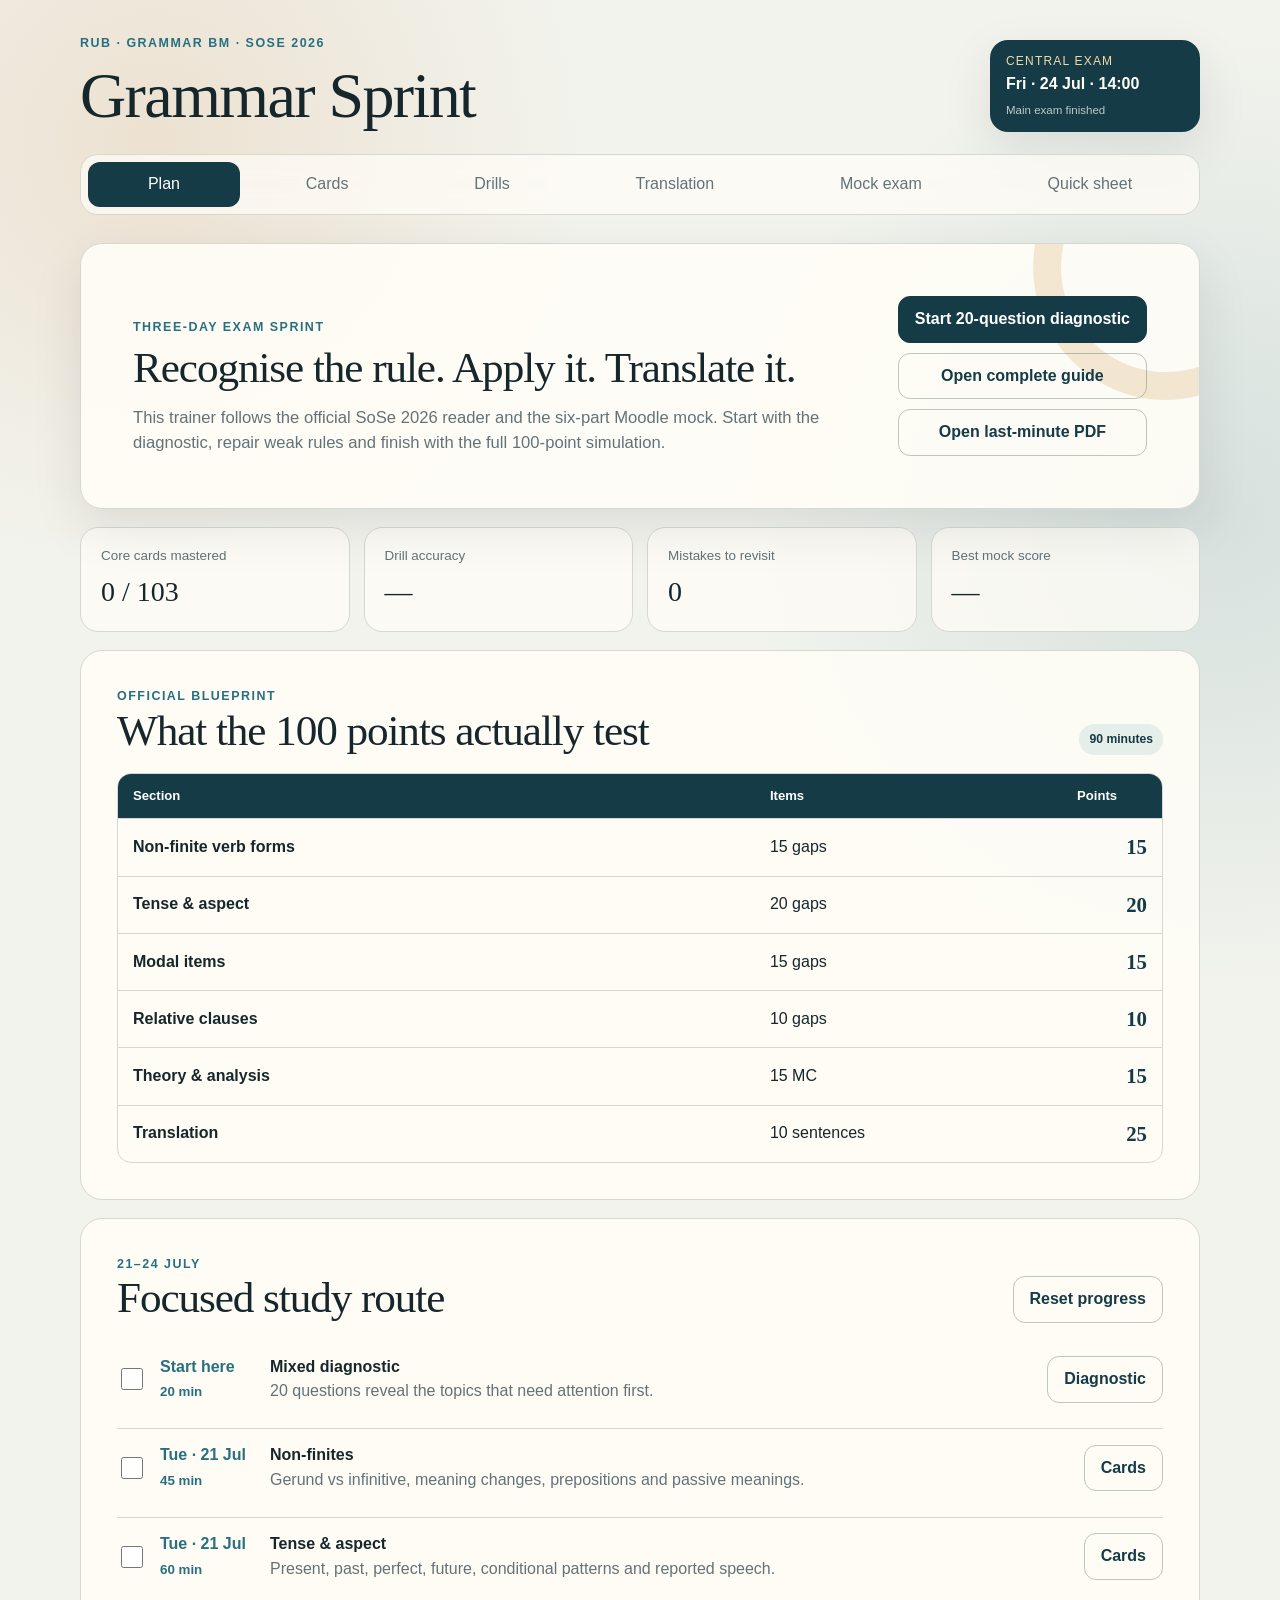
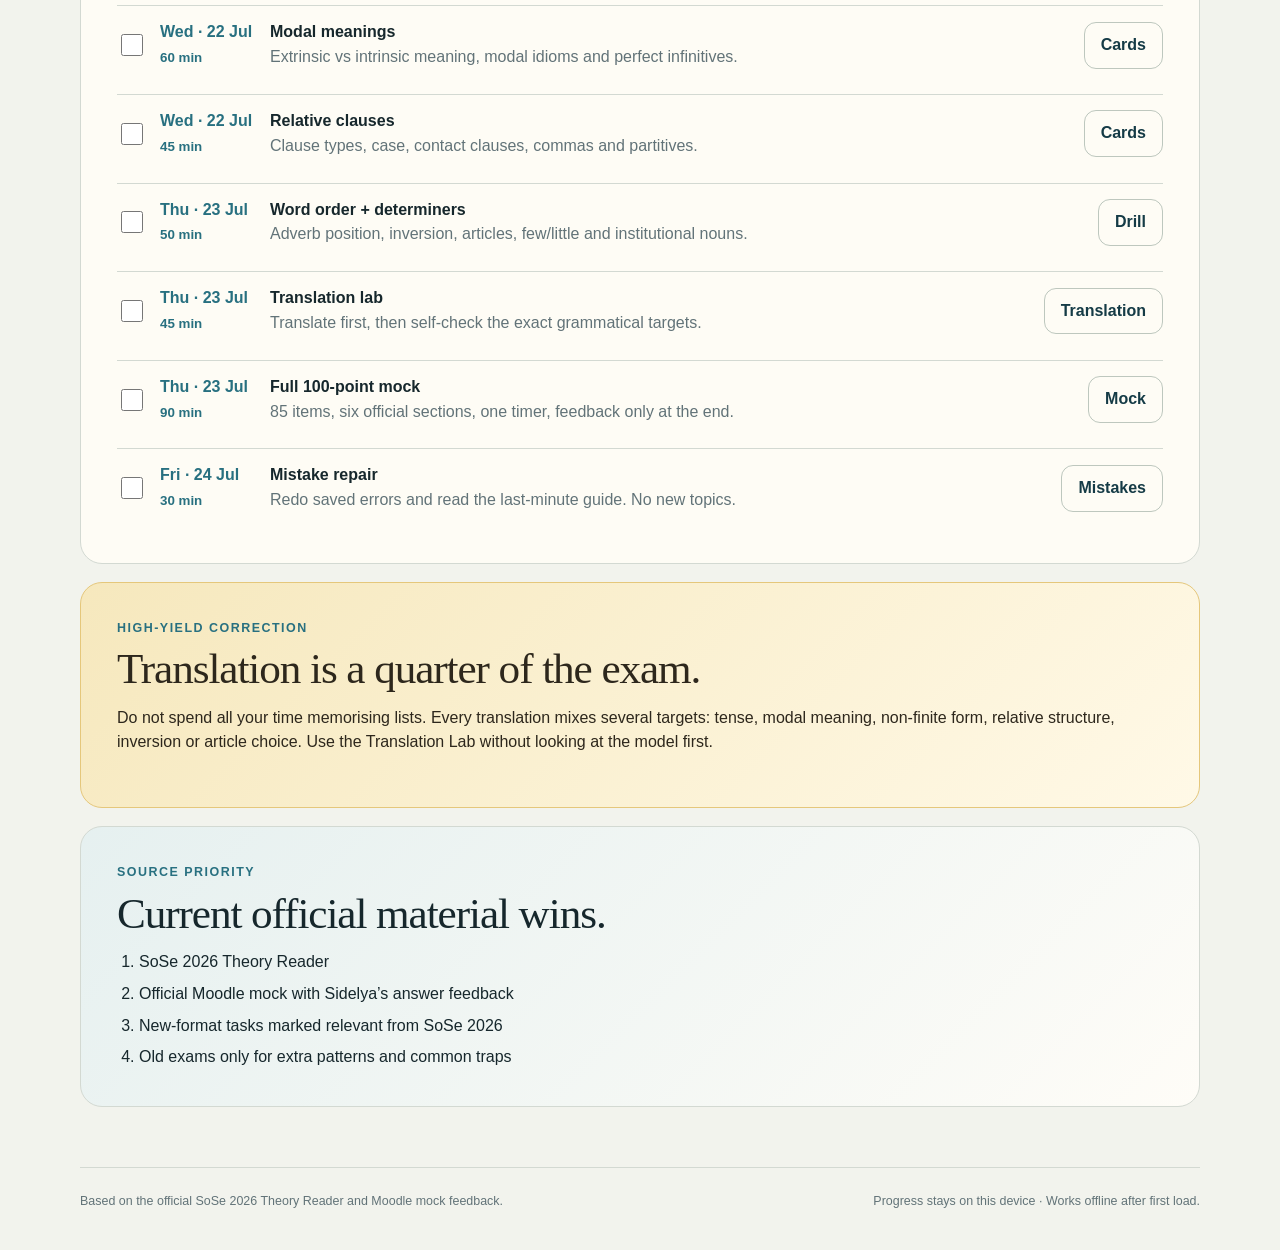
==== index.html @ eabb6127 "Launch Grammar Sprint study platform" ====
<!doctype html>
<html lang="en">
<head>
  <meta charset="utf-8">
  <meta name="viewport" content="width=device-width, initial-scale=1, viewport-fit=cover">
  <meta name="theme-color" content="#153b46">
  <meta name="color-scheme" content="light">
  <meta name="apple-mobile-web-app-capable" content="yes">
  <meta name="apple-mobile-web-app-status-bar-style" content="black-translucent">
  <meta name="apple-mobile-web-app-title" content="Grammar Sprint">
  <meta name="description" content="RUB Grammar BM exam trainer for Sommersemester 2026">
  <title>Grammar Sprint · RUB Grammar BM</title>
  <link rel="icon" href="icon.svg" type="image/svg+xml">
  <link rel="apple-touch-icon" href="apple-touch-icon.png">
  <link rel="manifest" href="manifest.webmanifest">
  <link rel="stylesheet" href="styles.css">
</head>
<body>
  <div class="app-shell">
    <header class="topbar">
      <div>
        <p class="eyebrow">RUB · Grammar BM · SoSe 2026</p>
        <h1>Grammar Sprint</h1>
      </div>
      <div class="exam-chip" aria-label="Exam date and countdown">
        <span>Central exam</span>
        <strong>Fri · 24 Jul · 14:00</strong>
        <small id="exam-countdown">Calculating…</small>
      </div>
    </header>

    <nav class="tabs" aria-label="Study sections">
      <button class="tab is-active" data-view="home">Plan</button>
      <button class="tab" data-view="cards">Cards</button>
      <button class="tab" data-view="practice">Drills</button>
      <button class="tab" data-view="translation">Translation</button>
      <button class="tab" data-view="exam">Mock exam</button>
      <button class="tab" data-view="sheet">Quick sheet</button>
    </nav>

    <main>
      <section id="view-home" class="view is-active" aria-labelledby="home-title">
        <div class="hero">
          <div>
            <p class="eyebrow">Three-day exam sprint</p>
            <h2 id="home-title">Recognise the rule. Apply it. Translate it.</h2>
            <p>This trainer follows the official SoSe 2026 reader and the six-part Moodle mock. Start with the diagnostic, repair weak rules and finish with the full 100-point simulation.</p>
          </div>
          <div class="hero-actions">
            <button id="start-diagnostic" class="button primary">Start 20-question diagnostic</button>
            <a class="button ghost button-link" href="Grammar%20BM%20-%20Complete%20Exam%20Guide.pdf" target="_blank" rel="noopener">Open complete guide</a>
            <a class="button ghost button-link" href="Grammar%20BM%20-%20Last-Minute%20Guide.pdf" target="_blank" rel="noopener">Open last-minute PDF</a>
          </div>
        </div>

        <div class="metrics" aria-label="Progress overview">
          <article class="metric"><span>Core cards mastered</span><strong id="metric-mastered">0 / 0</strong></article>
          <article class="metric"><span>Drill accuracy</span><strong id="metric-accuracy">—</strong></article>
          <article class="metric"><span>Mistakes to revisit</span><strong id="metric-mistakes">0</strong></article>
          <article class="metric"><span>Best mock score</span><strong id="metric-mock">—</strong></article>
        </div>

        <section class="section-block">
          <div class="section-heading">
            <div>
              <p class="eyebrow">Official blueprint</p>
              <h2>What the 100 points actually test</h2>
            </div>
            <span class="tag">90 minutes</span>
          </div>
          <div class="exam-map" role="table" aria-label="Official mock exam sections">
            <div class="exam-map-head" role="row"><span>Section</span><span>Items</span><span>Points</span></div>
            <div role="row"><b>Non-finite verb forms</b><span>15 gaps</span><strong>15</strong></div>
            <div role="row"><b>Tense &amp; aspect</b><span>20 gaps</span><strong>20</strong></div>
            <div role="row"><b>Modal items</b><span>15 gaps</span><strong>15</strong></div>
            <div role="row"><b>Relative clauses</b><span>10 gaps</span><strong>10</strong></div>
            <div role="row"><b>Theory &amp; analysis</b><span>15 MC</span><strong>15</strong></div>
            <div role="row"><b>Translation</b><span>10 sentences</span><strong>25</strong></div>
          </div>
        </section>

        <section class="section-block">
          <div class="section-heading">
            <div>
              <p class="eyebrow">21–24 July</p>
              <h2>Focused study route</h2>
            </div>
            <button id="reset-progress" class="button ghost">Reset progress</button>
          </div>
          <div id="study-plan" class="plan-list"></div>
        </section>

        <section class="section-block warning-block">
          <p class="eyebrow">High-yield correction</p>
          <h2>Translation is a quarter of the exam.</h2>
          <p>Do not spend all your time memorising lists. Every translation mixes several targets: tense, modal meaning, non-finite form, relative structure, inversion or article choice. Use the Translation Lab without looking at the model first.</p>
        </section>

        <section class="section-block source-block">
          <p class="eyebrow">Source priority</p>
          <h2>Current official material wins.</h2>
          <ol class="morning-list">
            <li>SoSe 2026 Theory Reader</li>
            <li>Official Moodle mock with Sidelya’s answer feedback</li>
            <li>New-format tasks marked relevant from SoSe 2026</li>
            <li>Old exams only for extra patterns and common traps</li>
          </ol>
        </section>
      </section>

      <section id="view-cards" class="view" aria-labelledby="cards-title">
        <div class="section-heading">
          <div>
            <p class="eyebrow">Active recall</p>
            <h2 id="cards-title">Rule cards</h2>
          </div>
          <div class="controls compact">
            <label>Topic
              <select id="card-category"><option value="All">All topics</option></select>
            </label>
            <label>Set
              <select id="card-priority">
                <option value="core">Core first</option>
                <option value="all">All cards</option>
                <option value="mistakes">Weak cards</option>
              </select>
            </label>
          </div>
        </div>
        <div class="progress-line"><span id="card-progress"></span></div>
        <article id="flashcard" class="flashcard" aria-live="polite">
          <div class="flashcard-topline">
            <span id="card-category-label" class="tag"></span>
            <span id="card-counter"></span>
          </div>
          <div id="card-front" class="card-face">
            <p class="prompt">Explain the rule, then produce your own example.</p>
            <h3 id="card-term"></h3>
            <button id="reveal-card" class="button primary">Reveal answer</button>
          </div>
          <div id="card-back" class="card-face is-hidden">
            <h3 id="card-back-term"></h3>
            <dl>
              <div><dt>Rule</dt><dd id="card-definition"></dd></div>
              <div><dt>Exam cue</dt><dd id="card-cue"></dd></div>
              <div><dt>Example</dt><dd id="card-example"></dd></div>
              <div><dt>Trap</dt><dd id="card-trap"></dd></div>
              <div><dt>Source</dt><dd id="card-source"></dd></div>
            </dl>
            <div class="rating-row" aria-label="Rate this card">
              <button class="button danger" data-rating="again">Again</button>
              <button class="button" data-rating="hard">Hard</button>
              <button class="button success" data-rating="good">Got it</button>
            </div>
          </div>
        </article>
        <div class="under-card-actions"><button id="shuffle-cards" class="button ghost">Shuffle deck</button></div>
      </section>

      <section id="view-practice" class="view" aria-labelledby="practice-title">
        <div class="section-heading">
          <div>
            <p class="eyebrow">Immediate feedback</p>
            <h2 id="practice-title">Moodle-style drills</h2>
          </div>
          <div class="controls compact">
            <label>Topic
              <select id="practice-category"><option value="All">Mixed</option></select>
            </label>
            <label>Questions
              <select id="practice-count">
                <option value="10">10</option>
                <option value="20" selected>20</option>
                <option value="30">30</option>
              </select>
            </label>
          </div>
        </div>
        <div id="practice-start" class="empty-state">
          <p>Choose a topic or run a mixed diagnostic. Every answer includes a short explanation and an official-reader source.</p>
          <button id="start-practice" class="button primary">Start drill</button>
        </div>
        <div id="practice-session" class="quiz-shell is-hidden" aria-live="polite"></div>
      </section>

      <section id="view-translation" class="view" aria-labelledby="translation-title">
        <div class="section-heading">
          <div>
            <p class="eyebrow">25% of the exam</p>
            <h2 id="translation-title">Translation Lab</h2>
          </div>
          <div class="controls compact">
            <label>Set
              <select id="translation-set">
                <option value="all">All prompts</option>
                <option value="weak">Saved mistakes</option>
                <option value="unseen">Unseen first</option>
              </select>
            </label>
          </div>
        </div>
        <div class="progress-line"><span id="translation-progress"></span></div>
        <article class="translation-card">
          <div class="translation-topline"><span class="tag">German → English</span><span id="translation-counter"></span></div>
          <p id="translation-german" class="translation-prompt"></p>
          <label class="answer-label" for="translation-answer">Your translation</label>
          <textarea id="translation-answer" rows="4" spellcheck="true" placeholder="Translate without looking at the model answer…"></textarea>
          <div id="translation-before-actions" class="quiz-actions">
            <button id="reveal-translation" class="button primary">Reveal model &amp; targets</button>
          </div>
          <div id="translation-feedback" class="translation-feedback is-hidden">
            <p class="eyebrow">Model answer</p>
            <p id="translation-model" class="model-answer"></p>
            <div id="translation-alternatives"></div>
            <p class="eyebrow target-heading">Grammar targets</p>
            <ul id="translation-targets" class="target-list"></ul>
            <p id="translation-note" class="micro-note is-hidden"></p>
            <div class="rating-row">
              <button class="button danger" data-translation-rating="again">Needs work</button>
              <button class="button" data-translation-rating="hard">Almost</button>
              <button class="button success" data-translation-rating="good">Correct</button>
            </div>
          </div>
        </article>
        <div class="under-card-actions"><button id="shuffle-translations" class="button ghost">Shuffle prompts</button></div>
      </section>

      <section id="view-exam" class="view" aria-labelledby="exam-title">
        <div class="section-heading">
          <div>
            <p class="eyebrow">Feedback only after submission</p>
            <h2 id="exam-title">100-point mock exam</h2>
          </div>
          <span class="tag">85 items · 90 minutes</span>
        </div>
        <div id="exam-start" class="exam-intro">
          <p>The simulation uses the exact official point split. For objective browser scoring, the ten translation items ask you to select the best complete translation. Use the Translation Lab for real free-response practice.</p>
          <ul>
            <li>15 non-finite items · 15 points</li>
            <li>20 tense/aspect items · 20 points</li>
            <li>15 modal items · 15 points</li>
            <li>10 relative-clause items · 10 points</li>
            <li>15 theory items · 15 points</li>
            <li>10 translation items · 25 points</li>
          </ul>
          <div id="exam-start-actions" class="center-actions">
            <button id="start-exam" class="button primary">Start new 90-minute mock</button>
            <button id="resume-exam" class="button ghost is-hidden">Resume saved mock</button>
          </div>
        </div>
        <div id="exam-session" class="quiz-shell is-hidden" aria-live="polite"></div>
      </section>

      <section id="view-sheet" class="view quick-sheet" aria-labelledby="sheet-title">
        <div class="section-heading no-print">
          <div>
            <p class="eyebrow">Last-minute reference</p>
            <h2 id="sheet-title">Grammar BM Quick Sheet</h2>
          </div>
          <div class="controls">
            <a class="button ghost button-link" href="Grammar%20BM%20-%20Last-Minute%20Guide.pdf" target="_blank" rel="noopener">Open PDF</a>
            <button id="print-sheet" class="button primary">Print / Save as PDF</button>
          </div>
        </div>

        <div class="sheet-title print-only">
          <p>RUB · Grammar BM · Sommersemester 2026</p>
          <h1>Grammar BM — Last-Minute Guide</h1>
        </div>

        <section class="sheet-section">
          <h2>1 · Non-finites: decide by governor + meaning</h2>
          <div class="comparison-table" role="table">
            <div class="comparison-head" role="row"><span>Pattern</span><span>Use</span><span>Example</span></div>
            <div role="row"><b>stop doing</b><span>end the activity</span><span>stop smoking</span></div>
            <div role="row"><b>stop to do</b><span>pause in order to act</span><span>stop to smoke</span></div>
            <div role="row"><b>remember doing</b><span>past memory</span><span>remember meeting her</span></div>
            <div role="row"><b>remember to do</b><span>future obligation</span><span>remember to call</span></div>
            <div role="row"><b>try doing</b><span>test a method</span><span>try restarting it</span></div>
            <div role="row"><b>try to do</b><span>make an effort</span><span>try to open it</span></div>
            <div role="row"><b>need doing</b><span>passive meaning</span><span>needs repairing</span></div>
          </div>
          <p class="micro-note"><b>Always:</b> preposition + -ing; make/let/have + object + bare infinitive; look forward to + -ing; had better/would rather + bare infinitive.</p>
        </section>

        <section class="sheet-section">
          <h2>2 · Tense &amp; aspect triggers</h2>
          <div class="compact-grid">
            <article><strong>Simple present</strong><p>habit, truth, performative, timetable, future time/if clause, state verb.</p></article>
            <article><strong>Present progressive</strong><p>ongoing, temporary, annoyance with always, arranged future.</p></article>
            <article><strong>Present perfect</strong><p>unspecified past, current result, period leading to now.</p></article>
            <article><strong>Present perfect progressive</strong><p>duration/activity/repetition or visible secondary result.</p></article>
            <article><strong>Past progressive</strong><p>background, interruption, simultaneity, temporary past habit.</p></article>
            <article><strong>Past perfect</strong><p>earlier event before an established past point.</p></article>
          </div>
        </section>

        <section class="sheet-section">
          <h2>3 · Future and conditional map</h2>
          <div class="device-grid">
            <span><b>will</b> spontaneous decision / factual prediction</span>
            <span><b>going to</b> present intention / visible evidence</span>
            <span><b>present progressive</b> arranged future</span>
            <span><b>simple present</b> timetable / future sub-clause</span>
          </div>
          <div class="comparison-table small-table" role="table">
            <div class="comparison-head" role="row"><span>Conditional</span><span>If-clause</span><span>Main clause</span></div>
            <div role="row"><b>probable</b><span>present</span><span>will + infinitive</span></div>
            <div role="row"><b>improbable</b><span>past</span><span>would + infinitive</span></div>
            <div role="row"><b>impossible past</b><span>past perfect</span><span>would have + participle</span></div>
          </div>
        </section>

        <section class="sheet-section">
          <h2>4 · Modal meaning first, form second</h2>
          <div class="device-grid">
            <span><b>must</b> deduction / speaker authority</span>
            <span><b>have to</b> external obligation</span>
            <span><b>can’t have</b> past impossibility</span>
            <span><b>had better</b> urgent advice + consequence</span>
            <span><b>was able to</b> specific fulfilled past ability</span>
            <span><b>needn’t have</b> happened but was unnecessary</span>
            <span><b>be to</b> order / formal plan / fate</span>
            <span><b>be supposed to</b> rumour / expected duty</span>
          </div>
          <p class="micro-note"><b>Critical:</b> mustn’t = prohibition; don’t have to = no obligation. may not = possibly not or no permission; cannot = impossibility.</p>
        </section>

        <section class="sheet-section">
          <h2>5 · Relative clauses</h2>
          <div class="two-question-grid">
            <article><strong>Defining</strong><p>No commas. that/which/who possible. Zero only when the pronoun is the object.</p></article>
            <article><strong>Non-defining</strong><p>Commas. No that and no zero pronoun. Can add removable information.</p></article>
          </div>
          <ul>
            <li><b>Fronted preposition:</b> to whom / about which — never to that.</li>
            <li><b>Partitive:</b> ten people, few of whom… / five books, all of which…</li>
            <li><b>Connective which:</b> can refer to the whole preceding clause.</li>
            <li><b>What:</b> contains its own antecedent = “that which”.</li>
          </ul>
        </section>

        <section class="sheet-section">
          <h2>6 · Word order and inversion</h2>
          <div class="compact-grid">
            <article><strong>Normal mid position</strong><p>before lexical verb; after be; after first auxiliary.</p></article>
            <article><strong>Degree/manner</strong><p>after all auxiliaries: has been completely revised.</p></article>
            <article><strong>End order</strong><p>manner – place – time; after motion: place – manner – time.</p></article>
            <article><strong>Inversion</strong><p>negative/restrictive fronting: Never have I… Only then did I…</p></article>
          </div>
          <p class="micro-note"><b>Simple verb:</b> add do/does/did + base form. <b>Compound verb:</b> move the existing first auxiliary. No inversion after no doubt, nevertheless or not long after.</p>
        </section>

        <section class="sheet-section">
          <h2>7 · Determiner traps</h2>
          <div class="device-grid">
            <span><b>few</b> hardly any count nouns</span>
            <span><b>a few</b> some count nouns</span>
            <span><b>little</b> hardly any uncountable</span>
            <span><b>a little</b> some uncountable</span>
            <span><b>go to court</b> institution</span>
            <span><b>go to the court</b> specific place</span>
            <span><b>his hand</b> possessive body part</span>
            <span><b>hit him in the hand</b> affected body part</span>
          </div>
        </section>

        <section class="sheet-section correction-box">
          <h2>8 · Translation checklist</h2>
          <ol>
            <li>Underline the grammatical target before translating.</li>
            <li>Build the verb phrase first: tense + aspect + modal + non-finite form.</li>
            <li>Check clause structure: conditional sequence, reported speech, relative case and commas.</li>
            <li>Check inversion after never/nowhere/only + fronted phrase.</li>
            <li>Check articles, countability, possessives and natural collocations.</li>
            <li>Read the complete English sentence once for meaning and once for form.</li>
          </ol>
        </section>
      </section>
    </main>

    <footer>
      <span>Based on the official SoSe 2026 Theory Reader and Moodle mock feedback.</span>
      <span>Progress stays on this device · Works offline after first load.</span>
    </footer>
  </div>

  <script src="data.js"></script>
  <script src="app.js"></script>
</body>
</html>
---- styles.css ----
:root {
  color-scheme: light;
  --ink: #16272c;
  --muted: #627378;
  --paper: #f2f3ed;
  --panel: #fffdf8;
  --line: #d3d9d2;
  --green: #153b46;
  --green-2: #287080;
  --gold: #d28a47;
  --gold-soft: #f3d9ac;
  --red: #a23a36;
  --red-soft: #f5ddda;
  --success: #276245;
  --success-soft: #dcecdf;
  --shadow: 0 18px 50px rgba(35, 43, 37, .10);
  --radius: 22px;
}

* { box-sizing: border-box; }

html { scroll-behavior: smooth; background: var(--paper); }

body {
  margin: 0;
  color: var(--ink);
  background:
    radial-gradient(circle at 12% 5%, rgba(210, 138, 71, .17), transparent 27rem),
    radial-gradient(circle at 95% 18%, rgba(40, 112, 128, .14), transparent 30rem),
    var(--paper);
  font-family: Inter, ui-sans-serif, -apple-system, BlinkMacSystemFont, "Segoe UI", sans-serif;
  line-height: 1.55;
}

button, select, textarea { font: inherit; }
button { -webkit-tap-highlight-color: transparent; }

.app-shell { width: min(1120px, calc(100% - 32px)); margin: 0 auto; }

.topbar {
  display: flex;
  justify-content: space-between;
  align-items: flex-end;
  gap: 24px;
  padding: 34px 0 22px;
}

h1, h2, h3, p { margin-top: 0; }
h1, h2, h3 { letter-spacing: -.025em; line-height: 1.12; }
h1 { margin-bottom: 0; font-family: Georgia, "Times New Roman", serif; font-size: clamp(2.2rem, 5vw, 4.2rem); font-weight: 500; }
h2 { margin-bottom: 12px; font-family: Georgia, "Times New Roman", serif; font-size: clamp(1.6rem, 3.4vw, 2.7rem); font-weight: 500; }
h3 { font-size: clamp(1.8rem, 4vw, 3rem); font-weight: 500; }

.eyebrow {
  margin-bottom: 7px;
  color: var(--green-2);
  font-size: .78rem;
  font-weight: 700;
  letter-spacing: .12em;
  text-transform: uppercase;
}

.exam-chip {
  min-width: 210px;
  padding: 12px 16px;
  color: #fffdf7;
  background: var(--green);
  border-radius: 18px;
  box-shadow: var(--shadow);
}
.exam-chip span { display: block; color: var(--gold-soft); font-size: .75rem; text-transform: uppercase; letter-spacing: .1em; }
.exam-chip strong { display: block; margin-top: 2px; }
.exam-chip small { display: block; margin-top: 5px; color: rgba(255, 255, 255, .72); font-size: .72rem; }

.tabs {
  display: flex;
  gap: 6px;
  overflow-x: auto;
  padding: 7px;
  background: rgba(255, 253, 247, .72);
  border: 1px solid var(--line);
  border-radius: 18px;
  backdrop-filter: blur(14px);
  -webkit-overflow-scrolling: touch;
}
.tab {
  flex: 1 0 auto;
  padding: 10px 15px;
  color: var(--muted);
  background: transparent;
  border: 0;
  border-radius: 12px;
  cursor: pointer;
}
.tab.is-active { color: #fff; background: var(--green); }
.tab:focus-visible, .button:focus-visible, select:focus-visible, .option:focus-visible { outline: 3px solid rgba(197, 139, 54, .5); outline-offset: 2px; }

main { padding: 28px 0 60px; }
.view { display: none; }
.view.is-active { display: block; opacity: 1; }

.hero, .section-block, .flashcard, .quiz-shell, .exam-intro, .empty-state {
  background: rgba(255, 253, 247, .9);
  border: 1px solid var(--line);
  border-radius: var(--radius);
  box-shadow: var(--shadow);
}

.hero {
  display: grid;
  grid-template-columns: minmax(0, 1fr) auto;
  align-items: end;
  gap: 32px;
  padding: clamp(26px, 5vw, 52px);
  overflow: hidden;
  position: relative;
}
.hero::after {
  content: "";
  position: absolute;
  width: 210px;
  height: 210px;
  right: -100px;
  top: -110px;
  border: 28px solid rgba(197, 139, 54, .18);
  border-radius: 50%;
}
.hero p:not(.eyebrow) { max-width: 690px; margin-bottom: 0; color: var(--muted); font-size: 1.04rem; }
.hero > * { position: relative; z-index: 1; }
.hero-actions { display: flex; min-width: 230px; flex-direction: column; gap: 10px; }
.hero-actions .button { justify-content: center; text-align: center; }

.button {
  appearance: none;
  min-height: 44px;
  padding: 10px 16px;
  color: var(--ink);
  background: #fffdf7;
  border: 1px solid var(--line);
  border-radius: 12px;
  cursor: pointer;
  font-weight: 650;
}
.button:hover { transform: translateY(-1px); }
.button:active { transform: translateY(0); }
.button.primary { color: #fff; background: var(--green); border-color: var(--green); }
.button.ghost { color: var(--green); background: transparent; border-color: rgba(23, 63, 49, .28); }
.button.danger { color: var(--red); background: var(--red-soft); border-color: transparent; }
.button.success { color: var(--success); background: var(--success-soft); border-color: transparent; }
.button[disabled] { opacity: .48; cursor: not-allowed; transform: none; }
.button-link { display: inline-flex; align-items: center; text-decoration: none; }

.metrics {
  display: grid;
  grid-template-columns: repeat(4, 1fr);
  gap: 14px;
  margin: 18px 0;
}
.metric { padding: 18px 20px; background: rgba(255, 253, 247, .76); border: 1px solid var(--line); border-radius: 18px; }
.metric span { display: block; color: var(--muted); font-size: .84rem; }
.metric strong { display: block; margin-top: 3px; font-family: Georgia, serif; font-size: 1.75rem; font-weight: 500; }

.section-block { margin-top: 18px; padding: clamp(22px, 4vw, 36px); box-shadow: none; }
.section-heading { display: flex; justify-content: space-between; align-items: end; gap: 20px; margin-bottom: 18px; }
.section-heading h2, .section-heading p { margin-bottom: 0; }
.warning-block { color: #2d271c; background: linear-gradient(135deg, #f6e8bd, #fff9e7); border-color: #e5c77b; }
.source-block { background: linear-gradient(135deg, rgba(229, 240, 240, .95), rgba(255, 253, 248, .95)); }

.exam-map {
  display: grid;
  overflow: hidden;
  border: 1px solid var(--line);
  border-radius: 14px;
}
.exam-map > div {
  display: grid;
  grid-template-columns: minmax(0, 1.7fr) minmax(100px, .8fr) 70px;
  gap: 14px;
  align-items: center;
  padding: 12px 15px;
  border-top: 1px solid var(--line);
}
.exam-map > div:first-child { border-top: 0; }
.exam-map-head { color: #fff; background: var(--green); font-size: .82rem; font-weight: 750; }
.exam-map strong { color: var(--green); font-family: Georgia, serif; font-size: 1.3rem; text-align: right; }

.plan-list { display: grid; gap: 10px; }
.plan-item {
  display: grid;
  grid-template-columns: auto 96px minmax(0, 1fr) auto;
  gap: 14px;
  align-items: center;
  padding: 14px 0;
  border-top: 1px solid var(--line);
}
.plan-item:first-child { border-top: 0; }
.plan-item input { width: 22px; height: 22px; accent-color: var(--green); }
.plan-time { color: var(--green-2); font-weight: 700; }
.plan-item p { margin: 0; color: var(--muted); }
.plan-item.is-done { opacity: .58; }
.plan-item.is-done p { text-decoration: line-through; }
.plan-action { color: var(--gold); font-size: .82rem; font-weight: 700; }
.morning-list { margin: 0; padding-left: 22px; }
.morning-list li + li { margin-top: 7px; }

.controls { display: flex; gap: 10px; flex-wrap: wrap; }
.controls label { display: grid; gap: 4px; color: var(--muted); font-size: .78rem; font-weight: 700; }
select { min-height: 42px; padding: 7px 34px 7px 11px; color: var(--ink); background: #fffdf7; border: 1px solid var(--line); border-radius: 10px; }

.progress-line { height: 6px; margin: 12px 0 16px; overflow: hidden; background: rgba(23, 63, 49, .1); border-radius: 99px; }
.progress-line span { display: block; width: 0; height: 100%; background: linear-gradient(90deg, var(--gold), var(--green-2)); transition: width .25s ease; }

.flashcard { min-height: 500px; padding: clamp(24px, 5vw, 52px); display: flex; flex-direction: column; }
.flashcard-topline { display: flex; justify-content: space-between; color: var(--muted); font-size: .85rem; }
.tag { display: inline-flex; width: fit-content; align-items: center; padding: 6px 10px; color: var(--green); background: #e5eee8; border-radius: 999px; font-size: .76rem; font-weight: 750; }
.card-face { flex: 1; display: flex; flex-direction: column; justify-content: center; align-items: center; text-align: center; }
.card-face .prompt { color: var(--muted); }
.card-face h3 { max-width: 760px; margin: 12px auto 38px; }
.card-face dl { width: min(780px, 100%); margin: 0; text-align: left; }
.card-face dl div { display: grid; grid-template-columns: 150px 1fr; gap: 20px; padding: 12px 0; border-top: 1px solid var(--line); }
.card-face dt { color: var(--green-2); font-weight: 750; }
.card-face dd { margin: 0; }
.rating-row { display: flex; flex-wrap: wrap; justify-content: center; gap: 10px; margin-top: 28px; }
.under-card-actions { display: flex; justify-content: center; margin-top: 14px; }
.is-hidden { display: none !important; }

.empty-state, .exam-intro { padding: clamp(28px, 5vw, 50px); text-align: center; }
.empty-state p, .exam-intro p { max-width: 660px; margin-left: auto; margin-right: auto; color: var(--muted); }
.exam-intro ul { width: fit-content; margin: 18px auto 28px; text-align: left; }

.quiz-shell { padding: clamp(22px, 4vw, 42px); }
.quiz-topline { display: flex; justify-content: space-between; gap: 16px; margin-bottom: 18px; color: var(--muted); font-size: .84rem; }
.question-type { color: var(--green-2); font-weight: 750; text-transform: uppercase; letter-spacing: .08em; }
.question-section { display: flex; align-items: center; gap: 8px; flex-wrap: wrap; }
.question-points { color: var(--gold); font-weight: 750; }
.timer { color: var(--green); font-variant-numeric: tabular-nums; font-weight: 800; }
.timer.is-low { color: var(--red); }
.question-text { max-width: 850px; margin-bottom: 26px; font-family: Georgia, serif; font-size: clamp(1.35rem, 3vw, 2rem); line-height: 1.35; }
.quote-text { display: block; margin: 14px 0; padding-left: 16px; border-left: 4px solid var(--gold); font-family: inherit; font-size: .95em; font-style: italic; }
.options { display: grid; gap: 10px; }
.option {
  display: grid;
  grid-template-columns: 32px 1fr;
  gap: 12px;
  align-items: center;
  width: 100%;
  min-height: 54px;
  padding: 12px 15px;
  color: var(--ink);
  text-align: left;
  background: #fffdf7;
  border: 1px solid var(--line);
  border-radius: 13px;
  cursor: pointer;
}
.option-letter { display: grid; place-items: center; width: 28px; height: 28px; color: var(--green); background: #e7eee9; border-radius: 8px; font-weight: 750; }
.option.is-selected { border-color: var(--green); box-shadow: 0 0 0 2px rgba(23, 63, 49, .15); }
.option.is-correct { background: var(--success-soft); border-color: var(--success); }
.option.is-wrong { background: var(--red-soft); border-color: var(--red); }
.quiz-actions { display: flex; justify-content: flex-end; gap: 10px; margin-top: 22px; }
.quiz-actions.split { justify-content: space-between; }
.feedback { margin-top: 18px; padding: 16px 18px; border-radius: 14px; }
.feedback.correct { background: var(--success-soft); }
.feedback.wrong { background: var(--red-soft); }
.feedback strong { display: block; margin-bottom: 4px; }

.result-score { text-align: center; padding: 18px 0 30px; }
.result-score strong { display: block; margin: 8px 0; font-family: Georgia, serif; font-size: clamp(3rem, 9vw, 6rem); font-weight: 500; line-height: 1; }
.review-list { display: grid; gap: 12px; }
.review-item { padding: 16px; border: 1px solid var(--line); border-radius: 14px; }
.review-item.wrong { border-left: 5px solid var(--red); }
.review-item.correct { border-left: 5px solid var(--success); }
.review-item p { margin: 6px 0 0; color: var(--muted); }
.review-item .review-answer { color: var(--ink); }
.section-score-grid { display: grid; grid-template-columns: repeat(3, 1fr); gap: 10px; margin: 0 0 26px; }
.section-score { padding: 14px; background: #eef3f1; border-radius: 12px; }
.section-score span { display: block; color: var(--muted); font-size: .78rem; }
.section-score strong { display: block; margin-top: 3px; color: var(--green); }
.center-actions { display: flex; justify-content: center; flex-wrap: wrap; gap: 10px; }

.translation-card {
  min-height: 520px;
  padding: clamp(24px, 5vw, 48px);
  background: rgba(255, 253, 248, .92);
  border: 1px solid var(--line);
  border-radius: var(--radius);
  box-shadow: var(--shadow);
}
.translation-topline { display: flex; justify-content: space-between; align-items: center; color: var(--muted); font-size: .84rem; }
.translation-prompt {
  max-width: 920px;
  margin: 32px 0 28px;
  font-family: Georgia, "Times New Roman", serif;
  font-size: clamp(1.45rem, 3.2vw, 2.25rem);
  line-height: 1.4;
}
.answer-label { display: block; margin-bottom: 7px; color: var(--green-2); font-size: .8rem; font-weight: 750; text-transform: uppercase; letter-spacing: .08em; }
textarea {
  width: 100%;
  resize: vertical;
  padding: 15px 16px;
  color: var(--ink);
  background: #fff;
  border: 1px solid var(--line);
  border-radius: 13px;
  line-height: 1.5;
}
textarea:focus { outline: 3px solid rgba(210, 138, 71, .32); border-color: var(--gold); }
.translation-feedback { margin-top: 24px; padding-top: 22px; border-top: 1px solid var(--line); }
.model-answer { margin: 8px 0 12px; padding: 16px 18px; color: #123f32; background: var(--success-soft); border-radius: 13px; font-family: Georgia, serif; font-size: 1.22rem; }
.alternative-answer { margin: 7px 0; color: var(--muted); font-size: .9rem; }
.target-heading { margin-top: 20px; }
.target-list { display: grid; gap: 7px; padding-left: 22px; }
.target-list li::marker { color: var(--gold); }

.quick-sheet { color: #1d2521; }
.sheet-title { margin-bottom: 28px; text-align: center; }
.sheet-title p { margin-bottom: 4px; color: var(--muted); }
.sheet-title h1 { font-size: 2.6rem; }
.sheet-section { margin-bottom: 16px; padding: 24px; background: rgba(255, 253, 247, .9); border: 1px solid var(--line); border-radius: 18px; }
.sheet-section h2 { font-size: 1.55rem; }
.two-question-grid, .compact-grid { display: grid; grid-template-columns: repeat(2, 1fr); gap: 12px; }
.two-question-grid article, .compact-grid article { padding: 14px; background: #f0ecdf; border-radius: 12px; }
.two-question-grid p, .compact-grid p { margin: 5px 0 0; }
.micro-note { margin: 14px 0 0; padding: 12px 14px; background: #f6e7bd; border-radius: 10px; }
.comparison-table { display: grid; overflow: hidden; border: 1px solid var(--line); border-radius: 12px; }
.comparison-table > div { display: grid; grid-template-columns: 1fr 1.4fr 1.4fr; gap: 12px; padding: 10px 12px; border-top: 1px solid var(--line); }
.comparison-table > div:first-child { border-top: 0; }
.comparison-head { color: #fff; background: var(--green); font-weight: 750; }
.small-table { margin-top: 14px; }
.meter-strip, .device-grid { display: grid; grid-template-columns: repeat(4, 1fr); gap: 10px; margin-top: 14px; }
.meter-strip span, .device-grid span { padding: 12px; background: #f0ecdf; border-radius: 10px; }
.correction-box { background: #f6e8bd; border-color: #e4c271; }
.correction-box ul { margin-bottom: 0; }
.print-only { display: none; }

footer { display: flex; justify-content: space-between; gap: 20px; padding: 24px 0 38px; color: var(--muted); font-size: .78rem; border-top: 1px solid var(--line); }

@media (max-width: 760px) {
  .app-shell { width: min(100% - 20px, 1120px); }
  .topbar { align-items: center; padding-top: 22px; }
  .exam-chip { min-width: 155px; }
  .hero { grid-template-columns: 1fr; align-items: start; }
  .hero .button { width: 100%; }
  .metrics { grid-template-columns: 1fr; gap: 8px; }
  .metric { display: flex; justify-content: space-between; align-items: center; }
  .metric strong { font-size: 1.35rem; }
  .section-heading { align-items: start; flex-direction: column; }
  .controls { width: 100%; }
  .controls label { flex: 1; }
  select { width: 100%; }
  .plan-item { grid-template-columns: auto 80px 1fr; }
  .plan-action { grid-column: 3; }
  .card-face dl div { grid-template-columns: 1fr; gap: 4px; }
  .rating-row .button { flex: 1; }
  .two-question-grid, .compact-grid, .meter-strip, .device-grid { grid-template-columns: 1fr 1fr; }
  .section-score-grid { grid-template-columns: 1fr 1fr; }
  .exam-map > div { grid-template-columns: 1fr 92px 48px; gap: 8px; padding: 10px; font-size: .86rem; }
  .comparison-table > div { grid-template-columns: 1fr; gap: 3px; }
  .comparison-head { display: none !important; }
  footer { flex-direction: column; }
}

@media (max-width: 420px) {
  .topbar h1 { font-size: 2rem; }
  .topbar .eyebrow { display: none; }
  .exam-chip { padding: 9px 11px; }
  .exam-chip strong { font-size: .82rem; }
  .exam-chip small { font-size: .65rem; }
  .plan-item { grid-template-columns: auto 1fr; }
  .plan-time { grid-column: 2; }
  .plan-item p, .plan-action { grid-column: 2; }
  .two-question-grid, .compact-grid, .meter-strip, .device-grid { grid-template-columns: 1fr; }
  .flashcard { min-height: 520px; }
  .section-score-grid { grid-template-columns: 1fr; }
  .exam-map > div { grid-template-columns: 1fr 52px; }
  .exam-map > div span { display: none; }
  .quiz-actions.split { flex-wrap: wrap; }
}

@media print {
  @page { size: A4; margin: 13mm; }
  body { color: #111; background: #fff; font-size: 9.2pt; }
  .app-shell { width: 100%; }
  .topbar, .tabs, footer, .no-print, .view:not(#view-sheet) { display: none !important; }
  main { padding: 0; }
  #view-sheet { display: block !important; }
  .print-only { display: block; }
  .sheet-section { break-inside: avoid; margin-bottom: 8mm; padding: 5mm; background: #fff; border: 1px solid #aaa; box-shadow: none; }
  .sheet-section h2 { font-size: 15pt; }
  .two-question-grid article, .compact-grid article, .meter-strip span, .device-grid span, .micro-note { color: #111; background: #f1efe9; }
  .comparison-head { color: #fff; background: #153b46; }
  .correction-box { background: #fff7dc; }
}
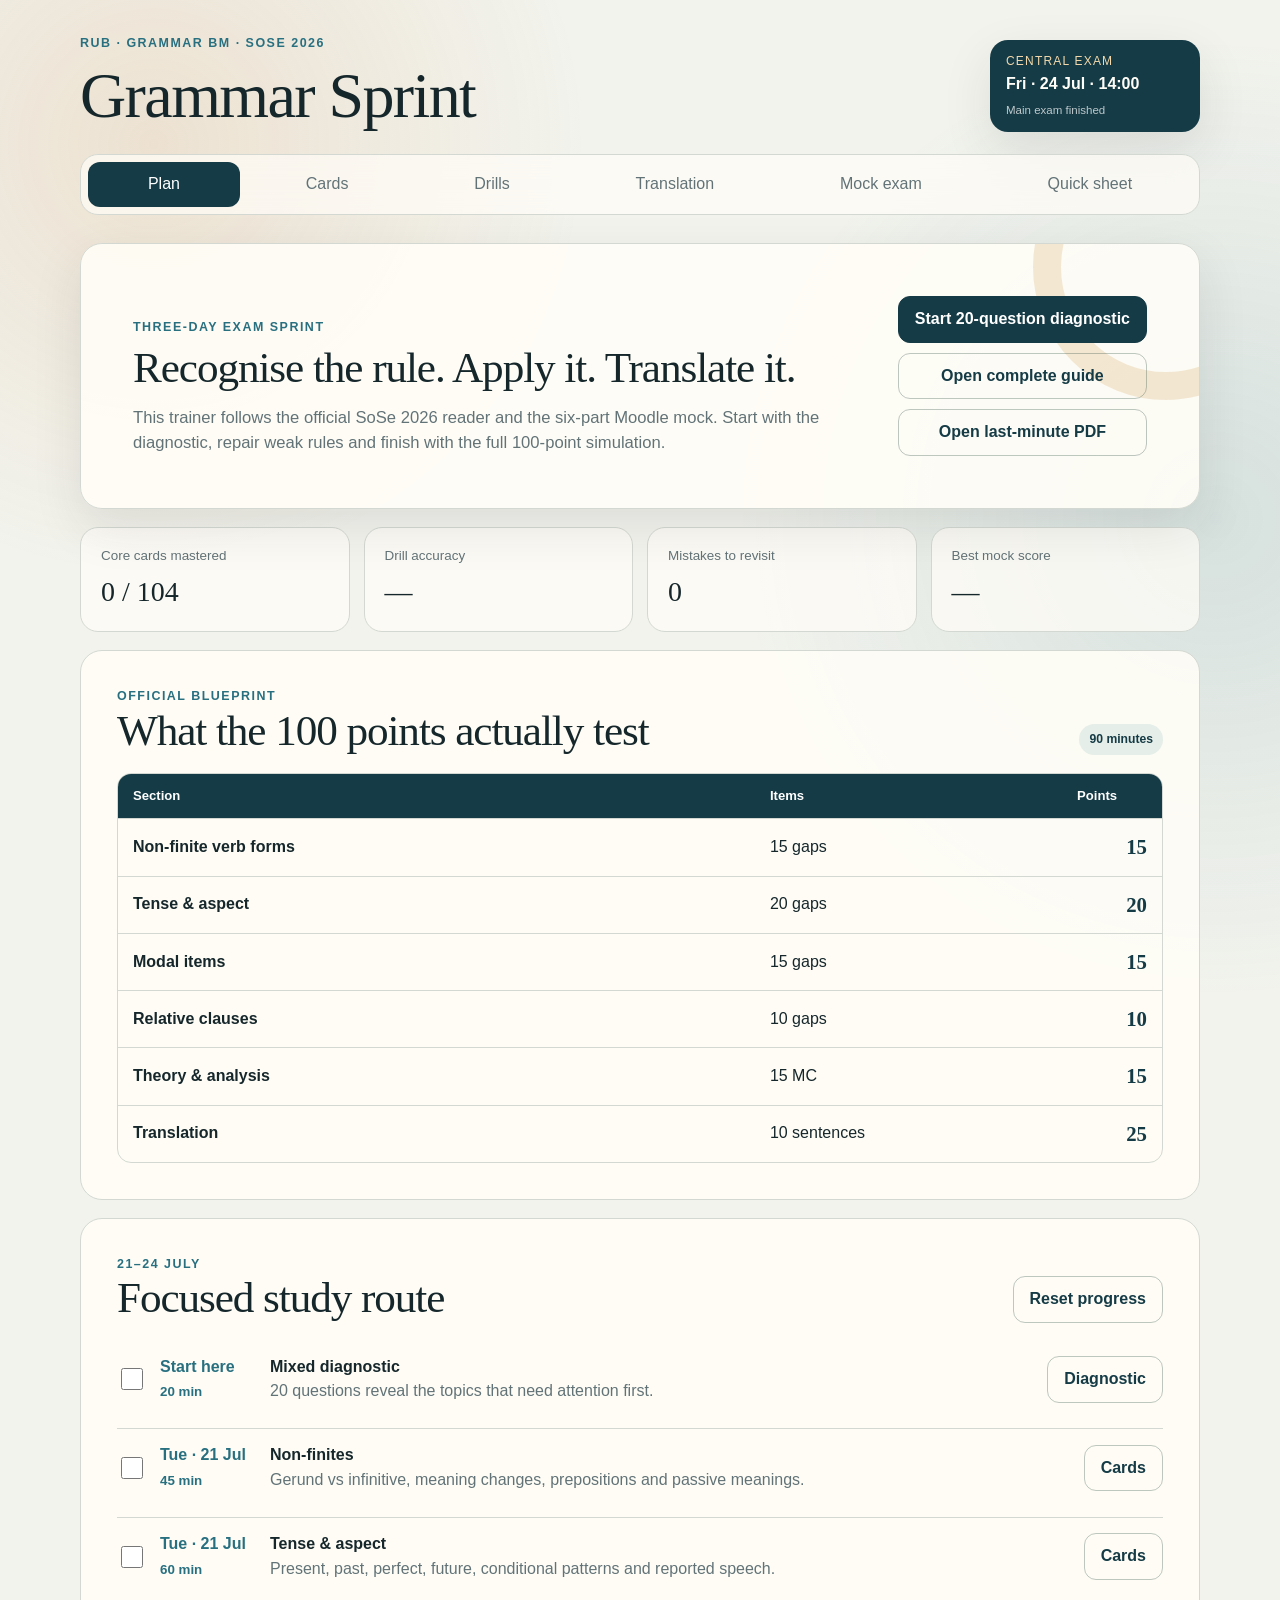
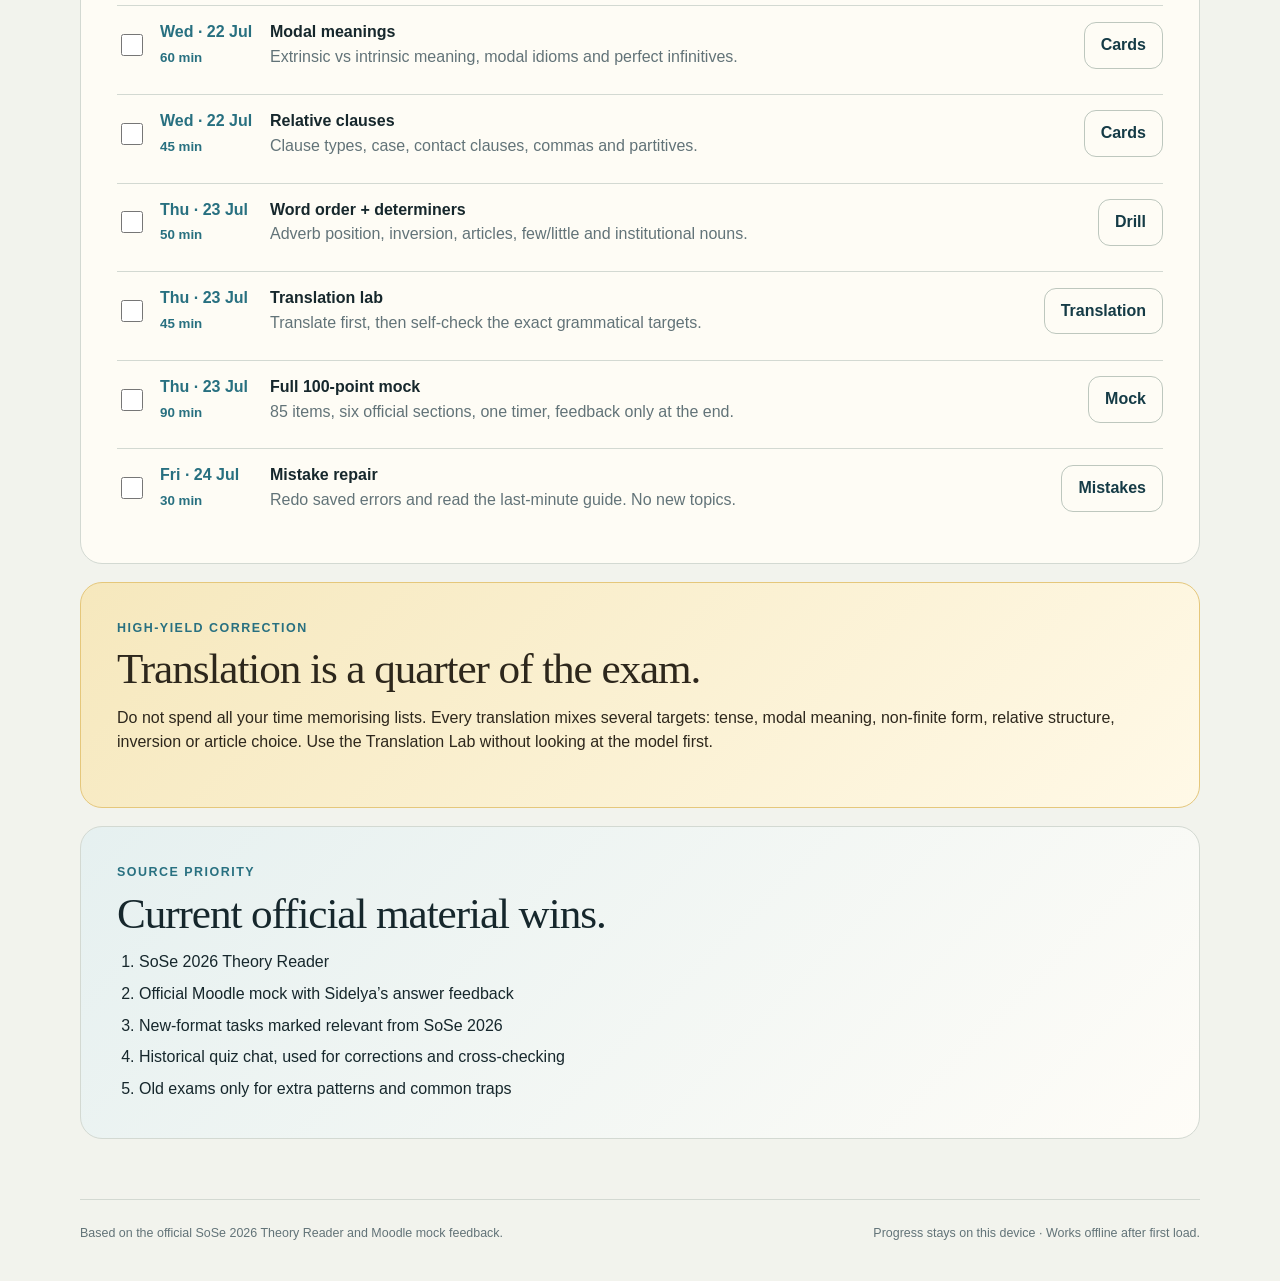
==== commit c111603c: "Integrate historical quiz correction" ====
--- a/index.html
+++ b/index.html
@@ -103,6 +103,7 @@
             <li>SoSe 2026 Theory Reader</li>
             <li>Official Moodle mock with Sidelya’s answer feedback</li>
             <li>New-format tasks marked relevant from SoSe 2026</li>
+            <li>Historical quiz chat, used for corrections and cross-checking</li>
             <li>Old exams only for extra patterns and common traps</li>
           </ol>
         </section>
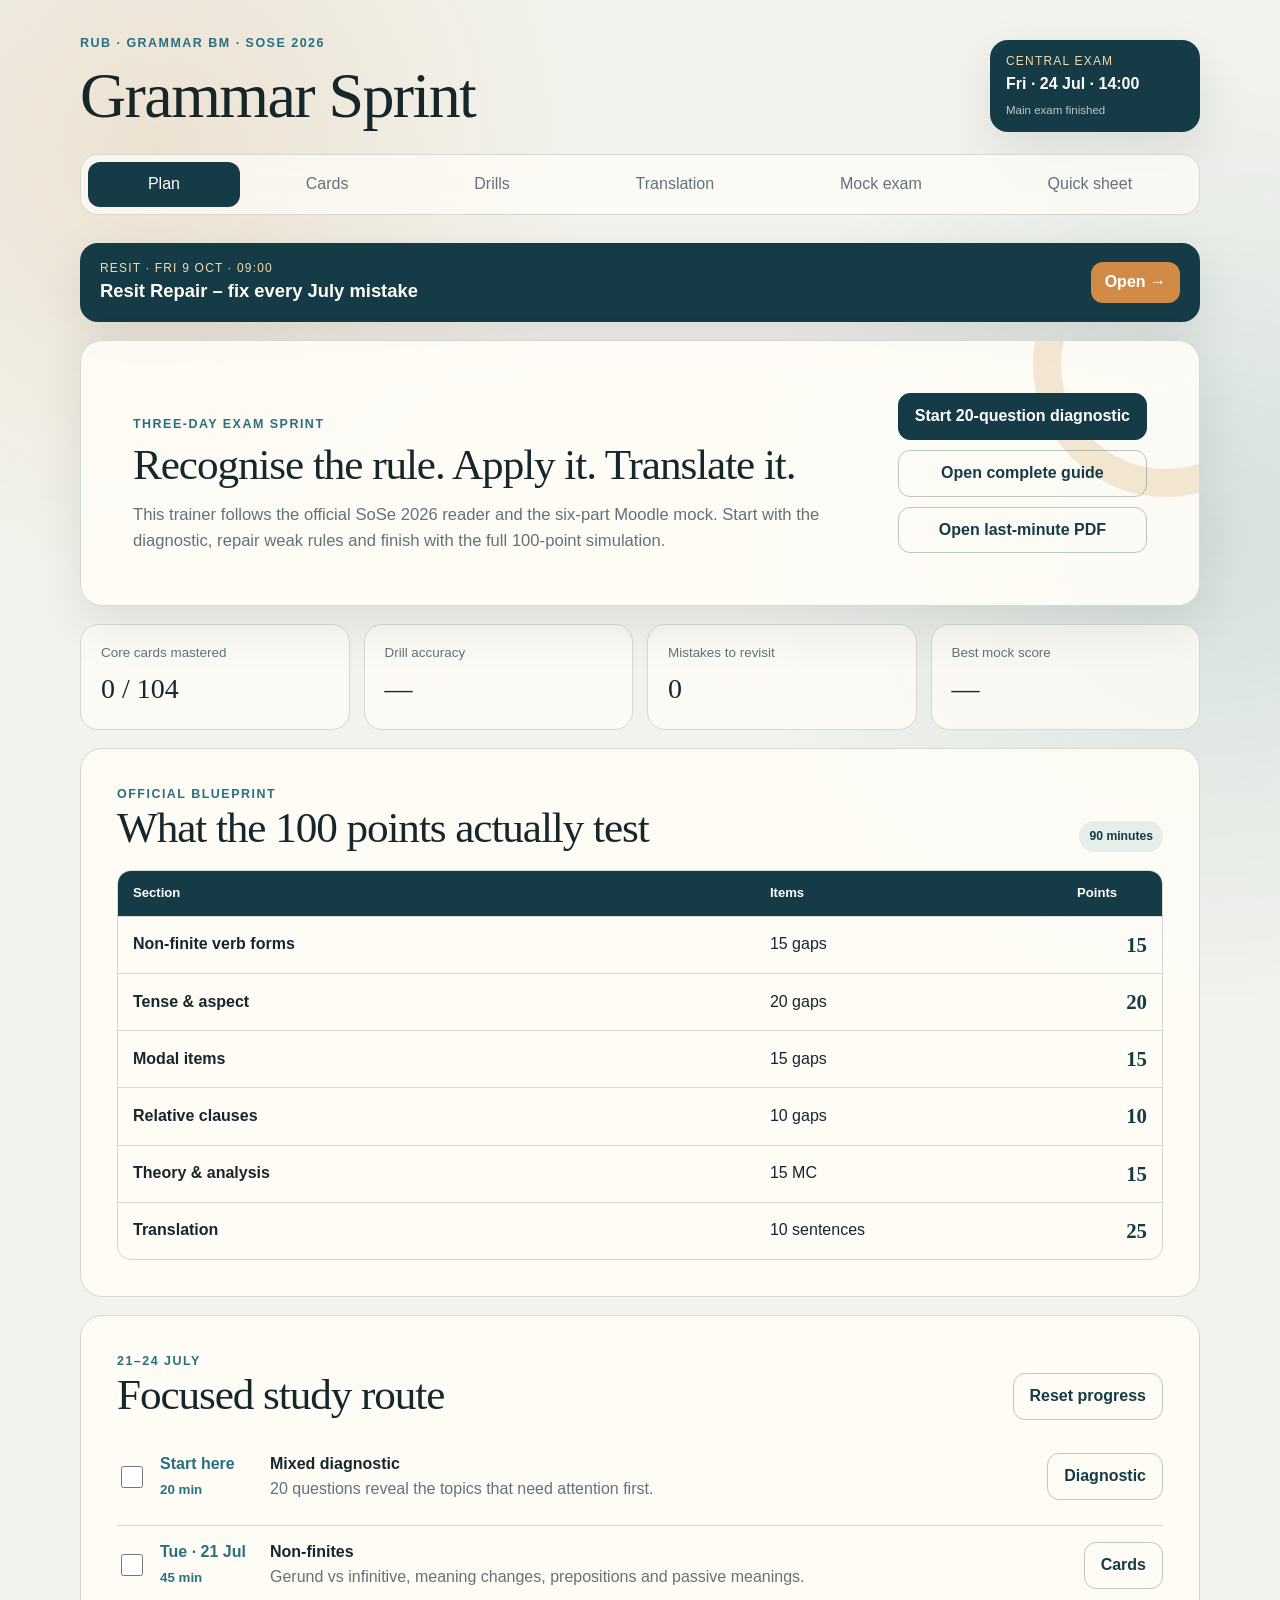
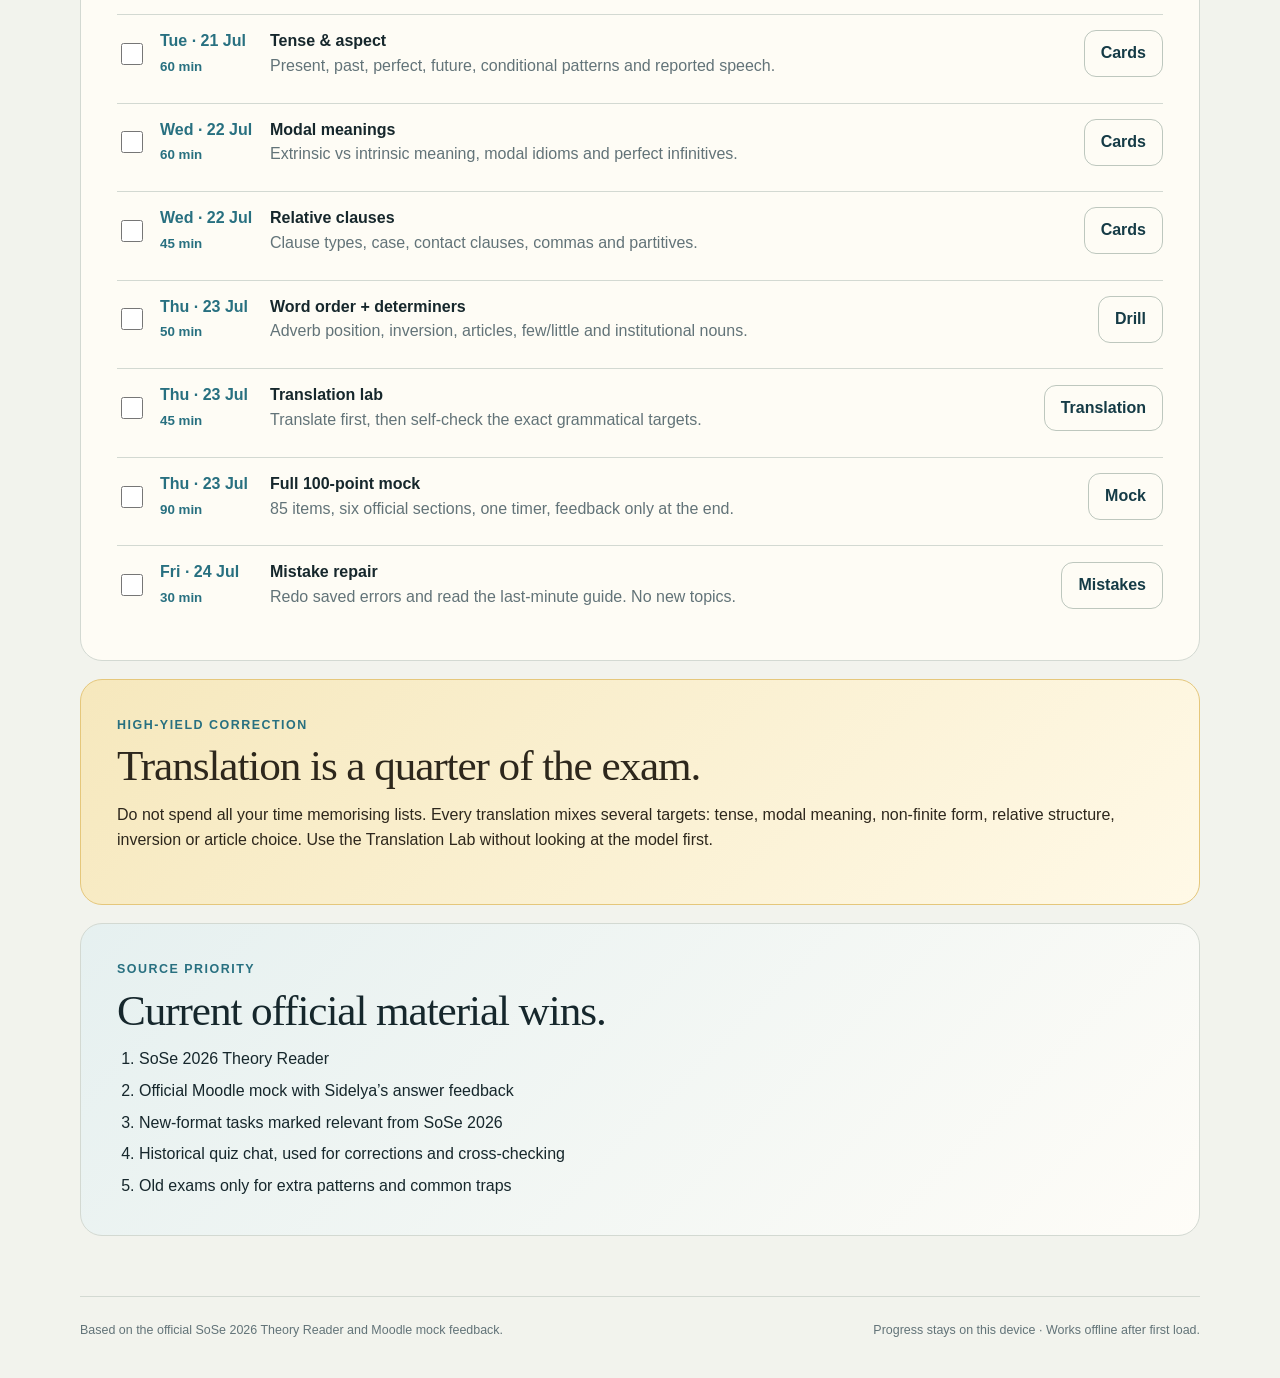
==== commit 0a3cbd2a: "Add Resit Repair trainer for the 9 Oct resit Single-file trainer under /resit/ with all 36 mistakes " ====
--- a/index.html
+++ b/index.html
@@ -40,6 +40,10 @@
 
     <main>
       <section id="view-home" class="view is-active" aria-labelledby="home-title">
+        <a class="resit-banner" href="resit/" style="display:flex;justify-content:space-between;align-items:center;gap:12px;flex-wrap:wrap;margin:0 0 18px;padding:16px 20px;border-radius:18px;background:#153b46;color:#fffdf7;text-decoration:none;box-shadow:0 18px 50px rgba(35,43,37,.10)">
+          <span><span style="display:block;font-size:.75rem;letter-spacing:.1em;text-transform:uppercase;color:#f3d9ac">Resit · Fri 9 Oct · 09:00</span><strong style="font-size:1.15rem">Resit Repair – fix every July mistake</strong></span>
+          <span style="padding:8px 14px;border-radius:12px;background:#d28a47;color:#fff;font-weight:700">Open →</span>
+        </a>
         <div class="hero">
           <div>
             <p class="eyebrow">Three-day exam sprint</p>
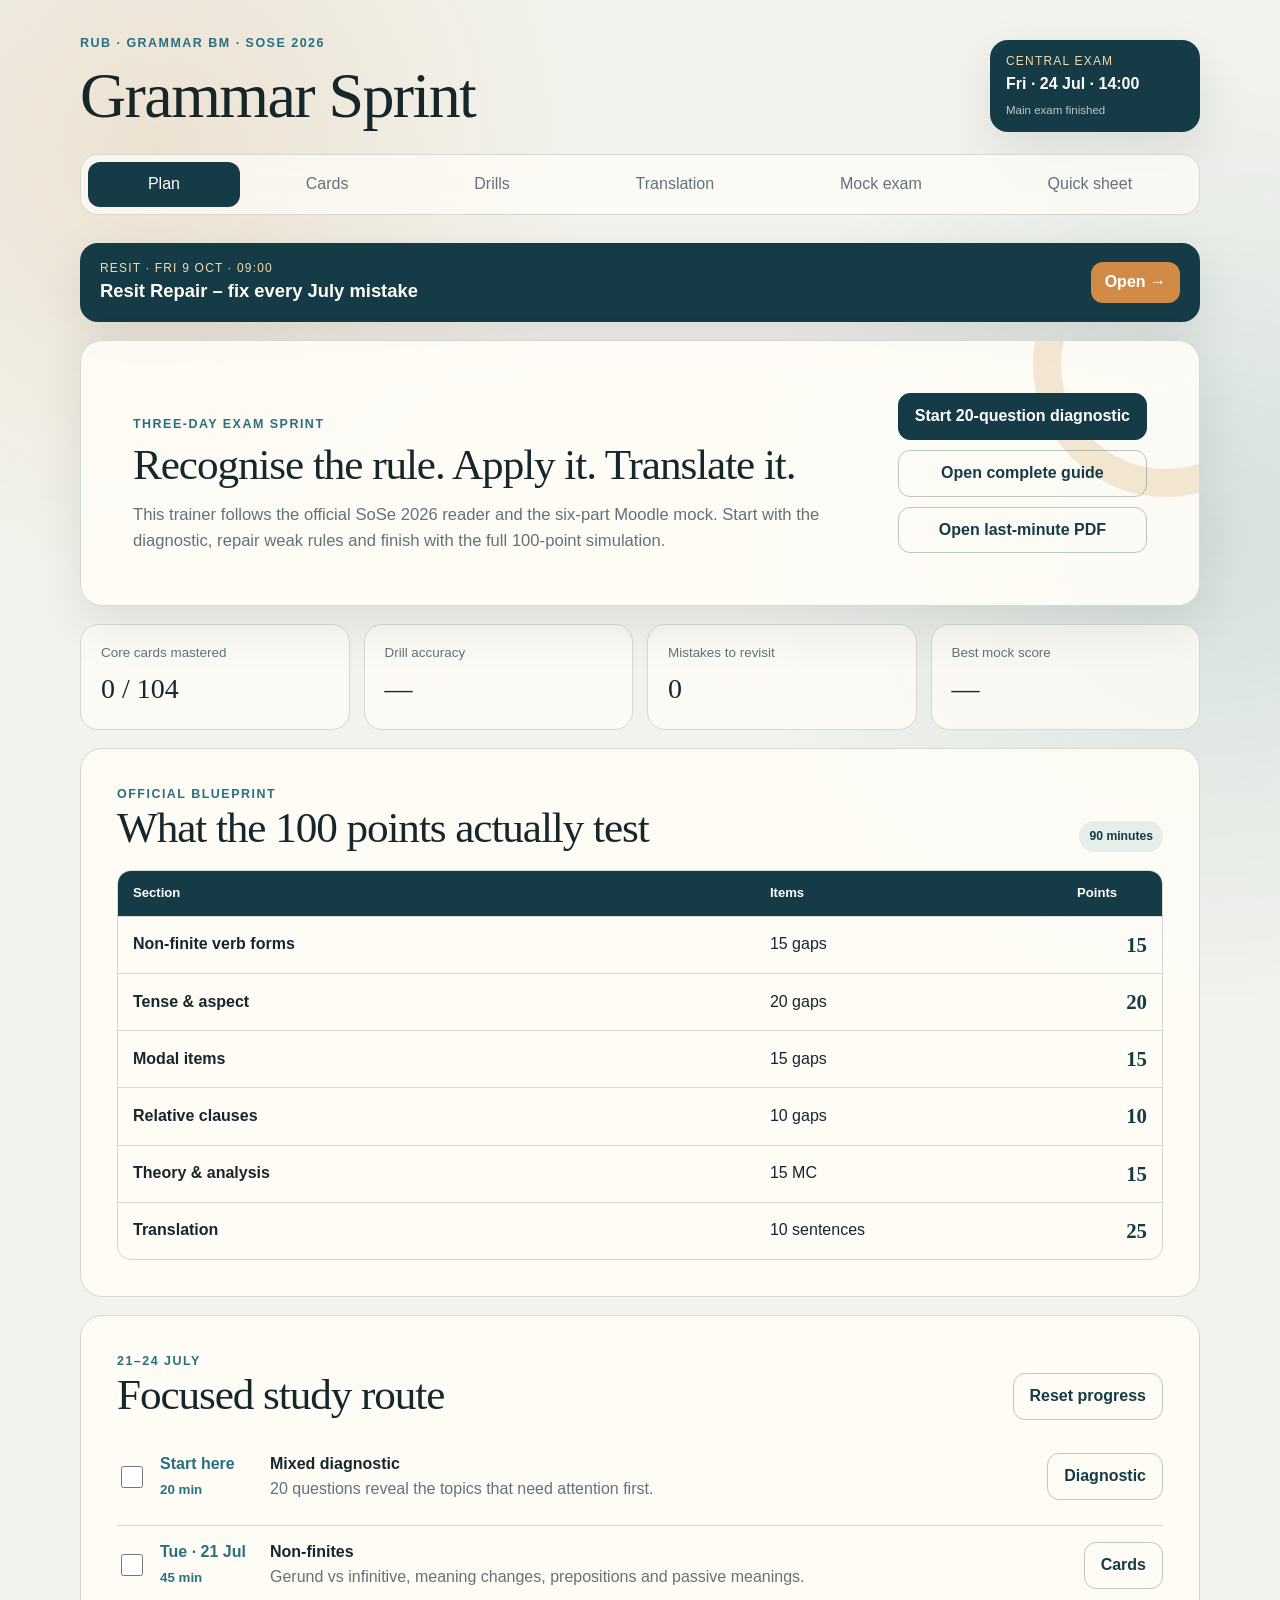
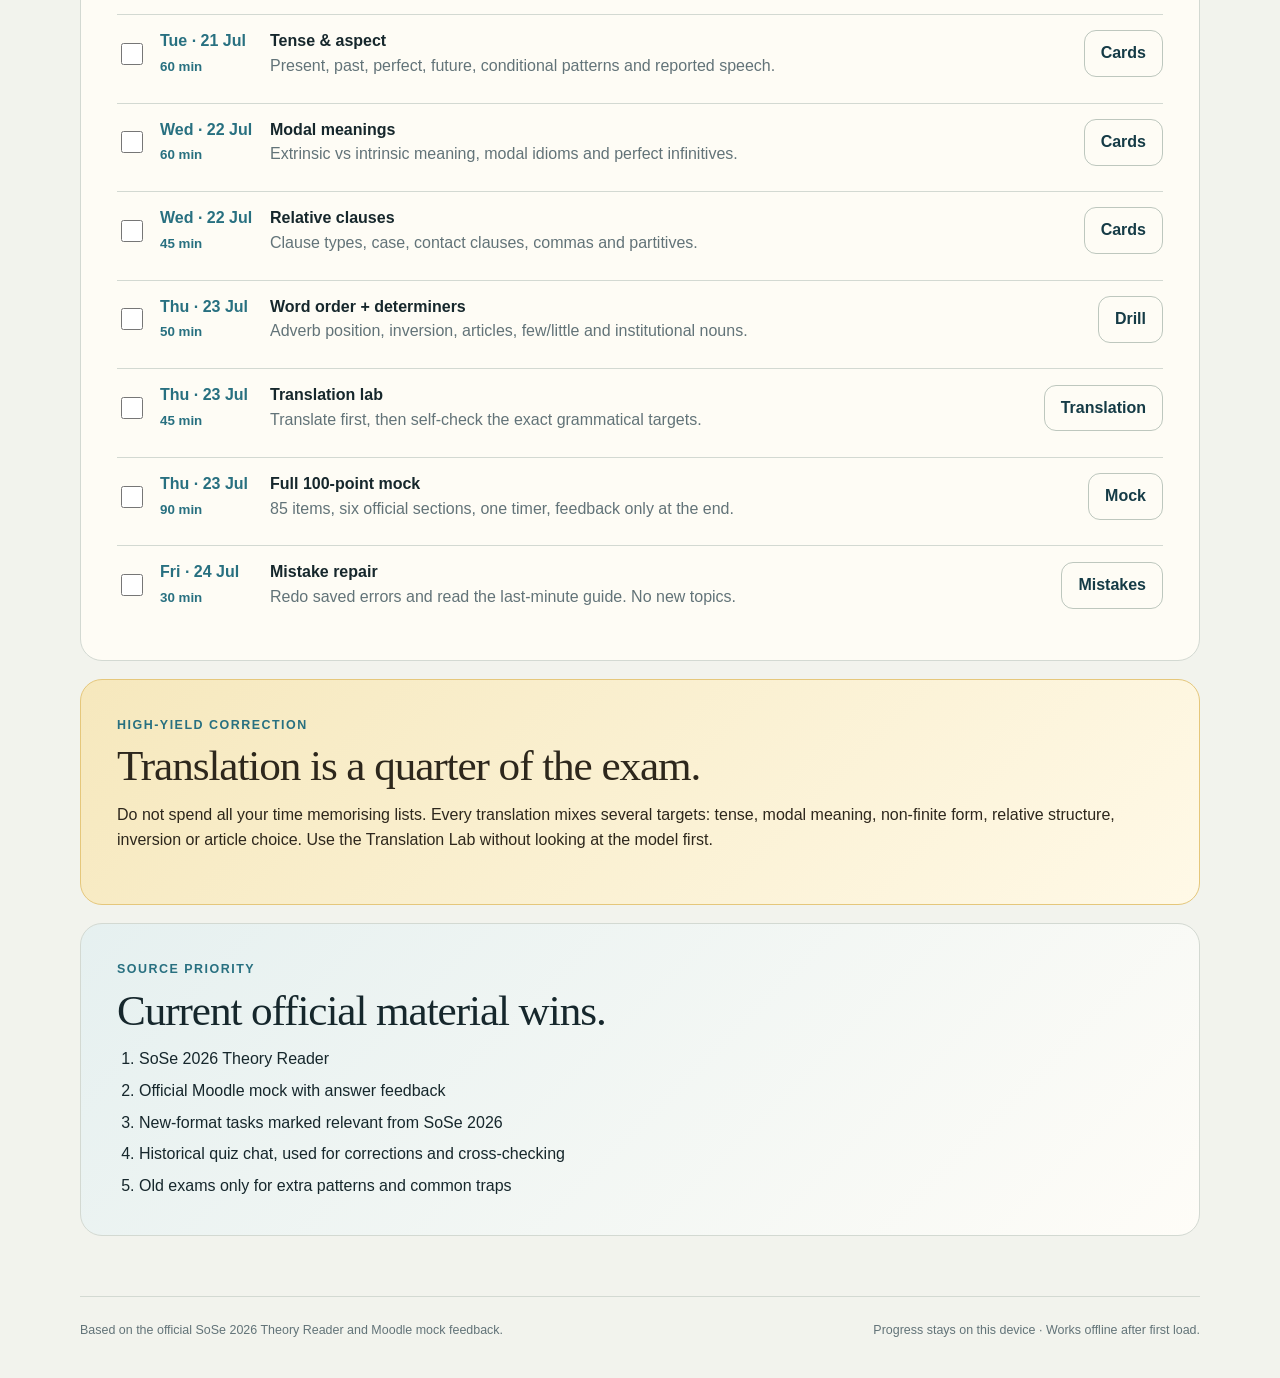
==== commit 152ea6c6: "Rename Grammar Sprint links and remove personal dedications" ====
--- a/index.html
+++ b/index.html
@@ -105,7 +105,7 @@
           <h2>Current official material wins.</h2>
           <ol class="morning-list">
             <li>SoSe 2026 Theory Reader</li>
-            <li>Official Moodle mock with Sidelya’s answer feedback</li>
+            <li>Official Moodle mock with answer feedback</li>
             <li>New-format tasks marked relevant from SoSe 2026</li>
             <li>Historical quiz chat, used for corrections and cross-checking</li>
             <li>Old exams only for extra patterns and common traps</li>
